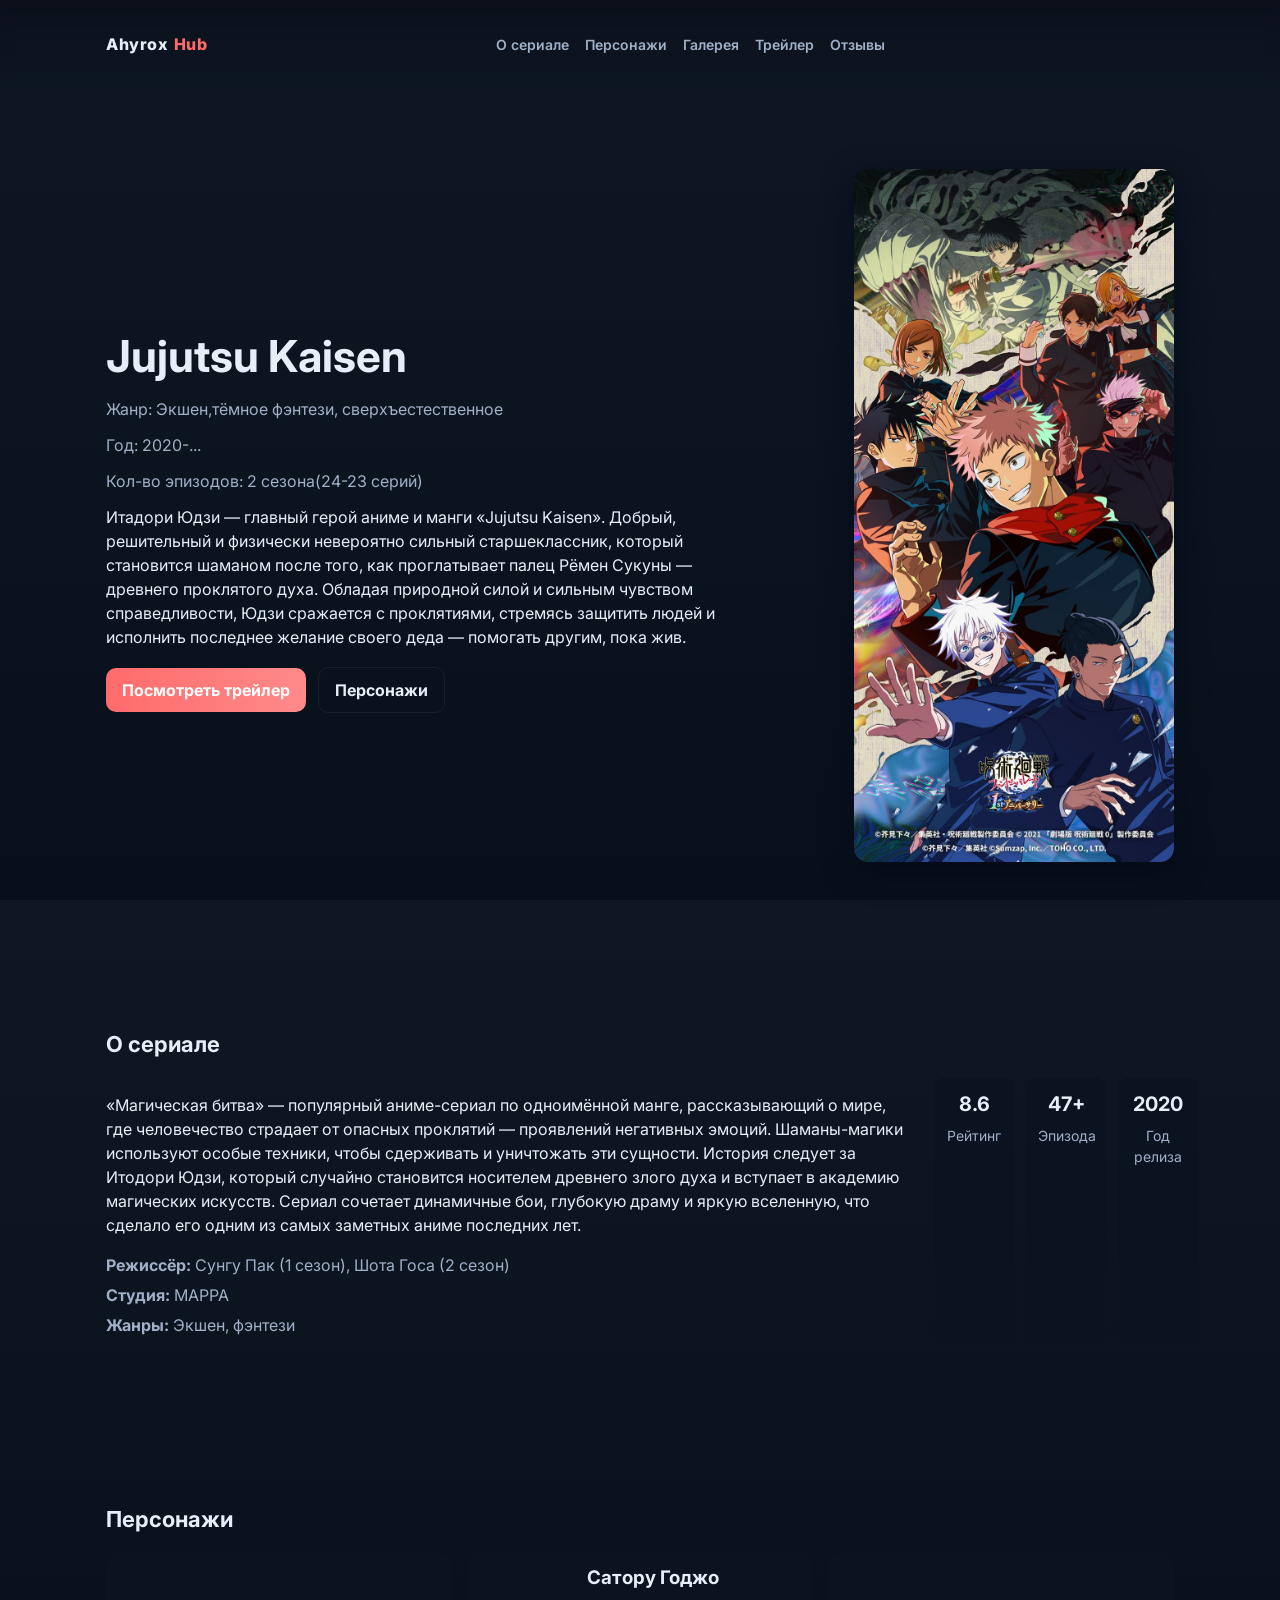
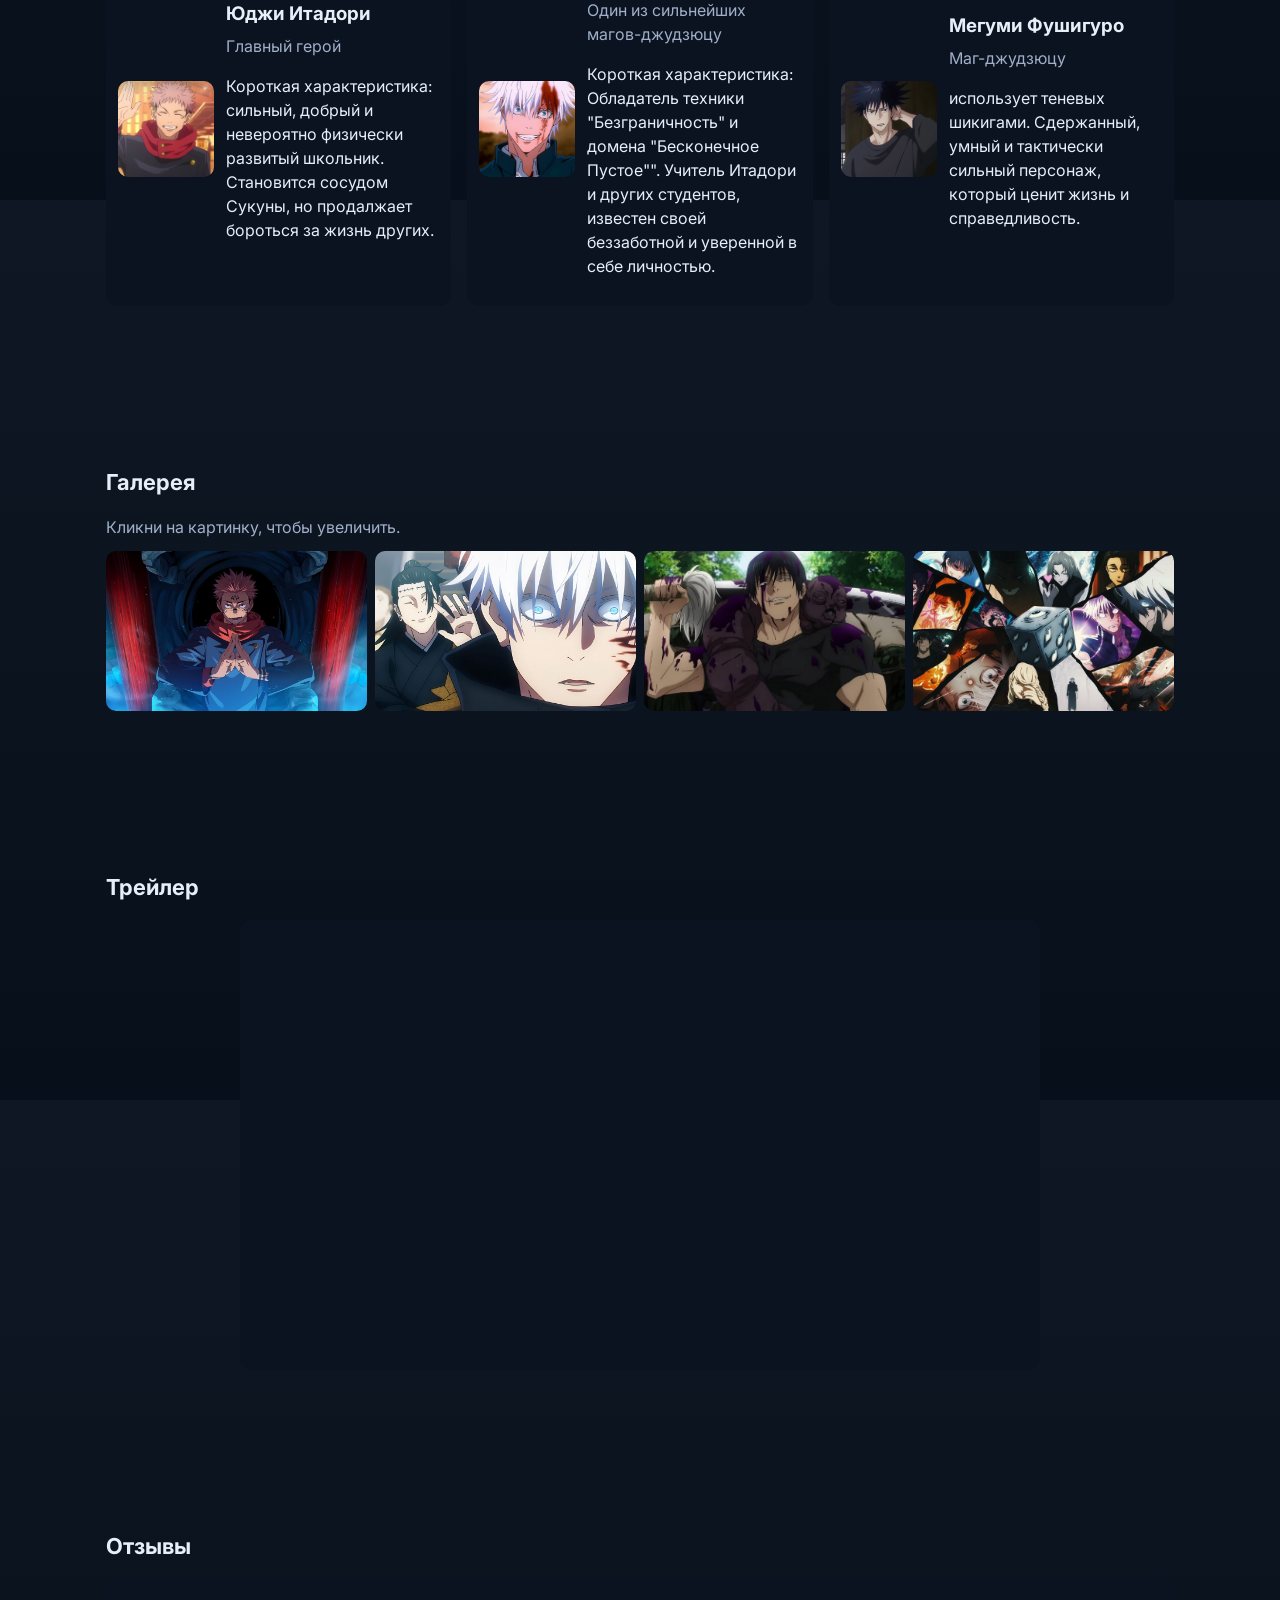
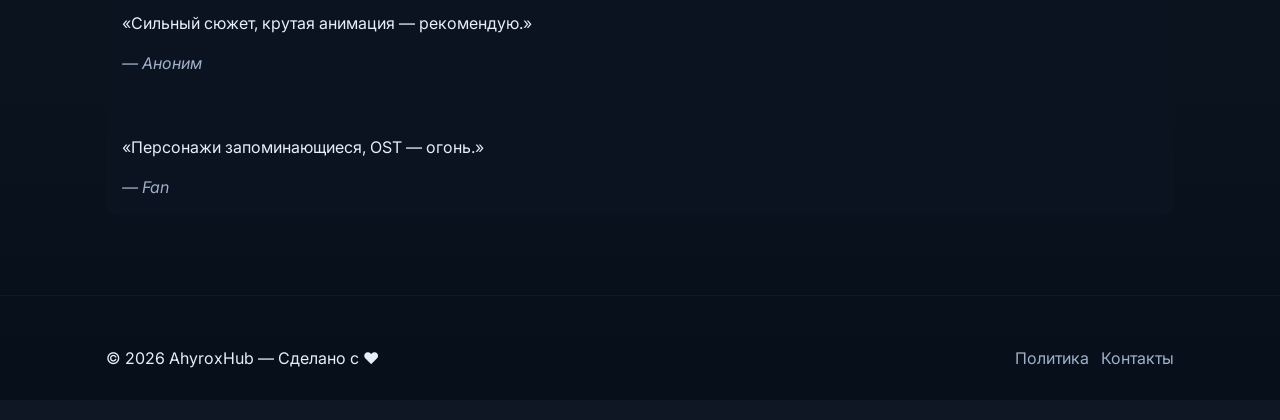
==== index.html @ b38faccb "jjkani" ====
<!doctype html>
<html lang="ru">
<head>
  <meta charset="utf-8" />
  <meta name="viewport" content="width=device-width,initial-scale=1" />
  <title>Jujutsu Kaisen</title>
  <meta name="description" content="Итадори Юдзи — главный герой аниме и манги «Jujutsu Kaisen».
   Добрый, решительный и физически невероятно сильный старшеклассник, который становится шаманом после того, как проглатывает палец Рёмен Сукуны — древнего проклятого духа. 
   Обладая природной силой и сильным чувством справедливости, Юдзи сражается с проклятиями, стремясь защитить людей и исполнить последнее желание своего деда — помогать другим, пока жив." />

  <!-- Google Font  -->
  <link href="https://fonts.googleapis.com/css2?family=Inter:wght@300;400;600;800&display=swap" rel="stylesheet">

  <link rel="stylesheet" href="style.css">
</head>
<body>
  <header class="site-header">
    <div class="container header-inner">
      <a class="logo" href="#">Ahyrox<span>Hub</span></a>

      <nav class="main-nav" aria-label="Основная навигация">
        <a href="#about">О сериале</a>
        <a href="#characters">Персонажи</a>
        <a href="#gallery">Галерея</a>
        <a href="#trailer">Трейлер</a>
        <a href="#reviews">Отзывы</a>
      </nav>

      <div class="header-actions">
        <button class="burger" aria-label="Открыть меню" aria-expanded="false">
          <span></span><span></span><span></span>
        </button>
      </div>
    </div>
  </header>

  <main>
    <!-- Hero -->
    <section class="hero" id="home" style="--hero-bg: url('assets/hero.jpg')">
      <div class="container hero-inner">
        <div class="hero-text">
          <h1 id="anime-title">Jujutsu Kaisen</h1>
          <p class="subtitle">Жанр: Экшен,тёмное фэнтези, сверхъестественное 
           <p class="subtitle"> Год: 2020-...  </p>
            <p class="subtitle">Кол-во эпизодов: 2 сезона(24-23 серий)</p>
          <p class="lead">Итадори Юдзи — главный герой аниме и манги «Jujutsu Kaisen». 
            Добрый, решительный и физически невероятно сильный старшеклассник, который становится шаманом после того, как проглатывает палец Рёмен Сукуны — древнего проклятого духа.
             Обладая природной силой и сильным чувством справедливости, Юдзи сражается с проклятиями, стремясь защитить людей и исполнить последнее желание своего деда — помогать другим, пока жив.</p>

          <div class="hero-cta">
            <a class="btn" href="#trailer">Посмотреть трейлер</a>
            <a class="btn ghost" href="#characters">Персонажи</a>
          </div>
        </div>

        <div class="hero-card" aria-hidden="true">
            <img src="jujutsu.jpg" alt="Постер аниме" >
        </div>
      </div>
    </section>

    <!-- About -->
    <section class="section" id="about">
      <div class="container">
        <h2>О сериале</h2>
        <div class="about-grid">
          <div class="about-text">
            <p>
              «Магическая битва» — популярный аниме-сериал по одноимённой манге, рассказывающий о мире, где человечество страдает от опасных проклятий — проявлений негативных эмоций.
               Шаманы-магики используют особые техники, чтобы сдерживать и уничтожать эти сущности.
                История следует за Итодори Юдзи, который случайно становится носителем древнего злого духа и вступает в академию магических искусств. Сериал сочетает динамичные бои, глубокую драму и яркую вселенную, что сделало его одним из самых заметных аниме последних лет.
            </p>
            <ul class="meta-list">
              <li><strong>Режиссёр:</strong> Сунгу Пак (1 сезон), Шота Госа (2 сезон)</li>
              <li><strong>Студия:</strong> MAPPA</li>
              <li><strong>Жанры:</strong> Экшен, фэнтези</li>
            </ul>
          </div>
          <div class="about-quick">
            <div class="stat">
              <h3>8.6</h3>
              <p>Рейтинг</p>
            </div>
            <div class="stat">
              <h3>47+</h3>
              <p>Эпизода</p>
            </div>
            <div class="stat">
              <h3>2020</h3>
              <p>Год релиза</p>
            </div>
          </div>
        </div>
      </div>
    </section>

    <!-- Characters -->
    <section class="section" id="characters">
      <div class="container">
        <h2>Персонажи</h2>
        <div class="cards-grid">
          <!-- Персонаж 1 -->
          <article class="card">
              <img src="юдзи.jpg" alt="Имя персонажа 1" >
            <div class="card-body">
              <h3>Юджи Итадори</h3>
              <p class="role">Главный герой</p>
              <p>Короткая характеристика: сильный, добрый и невероятно физически развитый школьник. 
                Становится сосудом Сукуны, но продалжает бороться за жизнь других.
                <div class=""></div></p>
            </div>
          </article>

          <!-- Персонаж 2 -->
          <article class="card">
              <img src="gojo.png" alt="Имя персонажа 2">
            <div class="card-body">
              <h3>Сатору Годжо</h3>
              <p class="role">Один из сильнейших магов-джудзюцу</p>
              <p>Короткая характеристика: Обладатель техники "Безграничность" и домена "Бесконечное Пустое"". 
                Учитель Итадори и других студентов, известен своей беззаботной и уверенной в себе личностью.
              </p>
            </div>
          </article>

          <!-- Персонаж 3 -->
          <article class="card">
              <img src="megumi.jpg" alt="Имя персонажа 3" >
            <div class="card-body">
              <h3>Мегуми Фушигуро</h3>
              <p class="role">Маг-джудзюцу</p>
              <p>использует теневых шикигами. 
                Сдержанный, умный и тактически сильный персонаж, который ценит жизнь и справедливость.
              </p>
            </div>
          </article>
        </div>
      </div>
    </section>

    <!-- Gallery -->
    <section class="section" id="gallery">
      <div class="container">
        <h2>Галерея</h2>
        <p class="muted">Кликни на картинку, чтобы увеличить.</p>
        <div class="gallery-grid">
          <img class="gallery-item" src="jjk11.jpg" alt="Сцена 1">
            <img class="gallery-item" src="jjk2.jpg" >
            <img class="gallery-item" src="jjk3.jpg" >
            <img class="gallery-item" src="jjk4.jpg" >
        </div>
      </div>
    </section>

    <!-- Trailer -->
    <section class="section" id="trailer">
      <div class="container">
        <h2>Трейлер</h2>
        <div class="video-wrap">
          <iframe width="100%" height="400" src="https://www.youtube.com/embed/QpRd-GP1K3Y?si=TSrQhgMs10Zmr5wp" 
          title="YouTube video player" frameborder="0" allow="accelerometer; autoplay; clipboard-write;
           encrypted-media; gyroscope; picture-in-picture; web-share" referrerpolicy="strict-origin-when-cross-origin"
            allowfullscreen></iframe>
        </div>
      </div>
    </section>

    <!-- Reviews -->
    <section class="section" id="reviews">
      <div class="container">
        <h2>Отзывы</h2>
        <div class="reviews-grid">
          <blockquote class="review">
            <p>«Сильный сюжет, крутая анимация — рекомендую.»</p>
            <cite>— Аноним</cite>
          </blockquote>

          <blockquote class="review">
            <p>«Персонажи запоминающиеся, OST — огонь.»</p>
            <cite>— Fan</cite>
          </blockquote>
        </div>
      </div>
    </section>
  </main>

  <footer class="site-footer">
    <div class="container footer-inner">
      <div>© <span id="year"></span> AhyroxHub — Сделано с ❤️</div>
      <div class="footer-links">
        <a href="#">Политика</a>
        <a href="#">Контакты</a>
      </div>
    </div>
  </footer>

  <!-- Лайтбокс модал -->
  <div id="lightbox" class="lightbox" aria-hidden="true" role="dialog">
    <button class="lightbox-close" aria-label="Закрыть">✕</button>
    <img class="lightbox-image" alt="">
  </div>

  <script src="script.js"></script>
</body>
</html>
---- style.css ----
/* style.css — адаптивный modern дизайн */
/* Mobile-first */
:root{
  --bg: #0f1724;
  --card: #0b1220;
  --text: #e6eef8;
  --muted: #9fb0c8;
  --accent: #ff6b6b;
  --glass: rgba(255,255,255,0.04);

  --radius: 12px;
  --container: 1100px;
  --transition: 300ms;
}

*{box-sizing:border-box}
html,body{height:100%}
body{
  margin:0;
  font-family: 'Inter', system-ui, -apple-system, "Segoe UI", Roboto, "Helvetica Neue", Arial;
  background: linear-gradient(180deg, var(--bg) 0%, #07101a 100%);
  color:var(--text);
  -webkit-font-smoothing:antialiased;
  -moz-osx-font-smoothing:grayscale;
  line-height:1.5;
  font-size:16px;
}

/* Container */
.container{
  width:calc(100% - 32px);
  max-width:var(--container);
  margin:0 auto;
  padding:32px 16px;
}

/* Header */
.site-header{
  position:sticky;
  top:0;
  z-index:60;
  backdrop-filter: blur(6px);
  background: linear-gradient(180deg, rgba(0,0,0,0.25), transparent);
  border-bottom:1px solid rgba(255,255,255,0.03);
}
.header-inner{
  display:flex;
  gap:16px;
  align-items:center;
  justify-content:space-between;
}
.logo{font-weight:800; letter-spacing:0.6px; text-decoration:none; color:var(--text)}
.logo span{color:var(--accent); margin-left:6px}

/* Nav */
.main-nav{display:none}
.main-nav a{color:var(--muted); text-decoration:none; margin:0 8px; font-weight:600; font-size:14px}
.header-actions{display:flex; gap:8px; align-items:center}
#themeToggle{background:transparent;border:1px solid transparent;padding:8px;border-radius:8px;cursor:pointer;font-size:18px}
.burger{display:inline-flex; gap:4px; width:40px; height:40px; background:var(--glass); border-radius:10px; border:none; cursor:pointer}
.burger span{display:block; height:2px; background:var(--text); border-radius:2px; margin:6px 8px}

/* Hero */
.hero{
  padding:48px 0;
  background-size:cover;
  background-position:center;
  position:relative;
  overflow:hidden;
}
.hero-inner{display:flex; gap:24px; align-items:center; justify-content:space-between; flex-wrap:wrap}
.hero-text{flex:1; min-width:260px; max-width:640px}
#anime-title{font-size:clamp(28px,5vw,44px); margin:0 0 8px}
.subtitle{color:var(--muted); margin:0 0 12px}
.lead{margin:0 0 18px; color:var(--text)}
.hero-cta .btn{display:inline-block; padding:10px 16px; border-radius:10px; text-decoration:none; background:linear-gradient(90deg,var(--accent),#ff8a8a); color:white; font-weight:700; margin-right:8px}
.btn.ghost{background:transparent; border:1px solid rgba(255,255,255,0.06); color:var(--text)}

.hero-card img{width:220px; border-radius:14px; box-shadow: 0 10px 30px rgba(2,6,23,0.6)}

/* Sections */
.section{padding:48px 0}
.section h2{margin:0 0 16px; font-size:22px}
.muted{color:var(--muted); margin-bottom:12px}

/* About grid */
.about-grid{display:grid; grid-template-columns:1fr; gap:20px}
.meta-list{list-style:none; padding:0; margin:12px 0 0; color:var(--muted)}
.meta-list li{margin:6px 0}

/* Quick stats */
.about-quick{display:flex; gap:12px; justify-content:space-between}
.stat{background:var(--card); padding:12px; border-radius:12px; text-align:center; min-width:80px}
.stat h3{margin:0; font-size:20px}
.stat p{margin:6px 0 0; color:var(--muted); font-size:14px}

/* Cards grid */
.cards-grid{display:grid; grid-template-columns:1fr; gap:16px}
.card{background:var(--card); border-radius:12px; overflow:hidden; display:flex; gap:12px; align-items:center; padding:12px}
.card img{width:96px; height:96px; object-fit:cover; border-radius:10px; flex-shrink:0}
.card-body h3{margin:0 0 6px}
.card-body .role{color:var(--muted); margin:0 0 8px}

/* Gallery */
.gallery-grid{display:grid; grid-template-columns:repeat(2,1fr); gap:8px}
.gallery-item{width:100%; height:160px; object-fit:cover; border-radius:10px; cursor:pointer; display:block; transition:transform var(--transition)}
.gallery-item:hover{transform:scale(1.03)}

/* Video */
.video-wrap{
  background:var(--card); 
  border-radius:12px; 
  padding:8px;
  position:relative;
  width:100%;
  max-width:800px;
  margin:0 auto;
  aspect-ratio:16/9;
  overflow:hidden;
}
.video-wrap iframe{
  position:absolute;
  top:0;
  left:0;
  width:100%;
  height:100%;
  border:none;
}

/* Reviews */
.reviews-grid{display:grid; gap:12px}
.review{background:var(--card); padding:16px; border-radius:12px; margin:0}
.review cite{display:block; margin-top:8px; color:var(--muted)}

/* Footer */
.site-footer{padding:18px 0; border-top:1px solid rgba(255,255,255,0.03)}
.footer-inner{display:flex; justify-content:space-between; align-items:center; gap:12px; flex-wrap:wrap}
.footer-links a{color:var(--muted); margin-left:8px; text-decoration:none}

/* Lightbox */
.lightbox{position:fixed; inset:0; display:none; align-items:center; justify-content:center; background:rgba(2,6,23,0.7); z-index:200}
.lightbox.open{display:flex}
.lightbox-image{max-width:95%; max-height:85%; border-radius:10px}
.lightbox-close{position:absolute; top:20px; right:20px; background:transparent; color:white; border:none; font-size:22px; cursor:pointer}

/* Responsive larger screens */
@media(min-width:760px){
  .main-nav{display:flex; align-items:center}
  .burger{display:none}
  .about-grid{grid-template-columns:1fr 240px}
  .cards-grid{grid-template-columns:repeat(3,1fr)}
  .gallery-grid{grid-template-columns:repeat(4,1fr)}
  .hero-card img{width:320px}
}

@media(prefers-reduced-motion:reduce){
  *{transition:none!important}
}
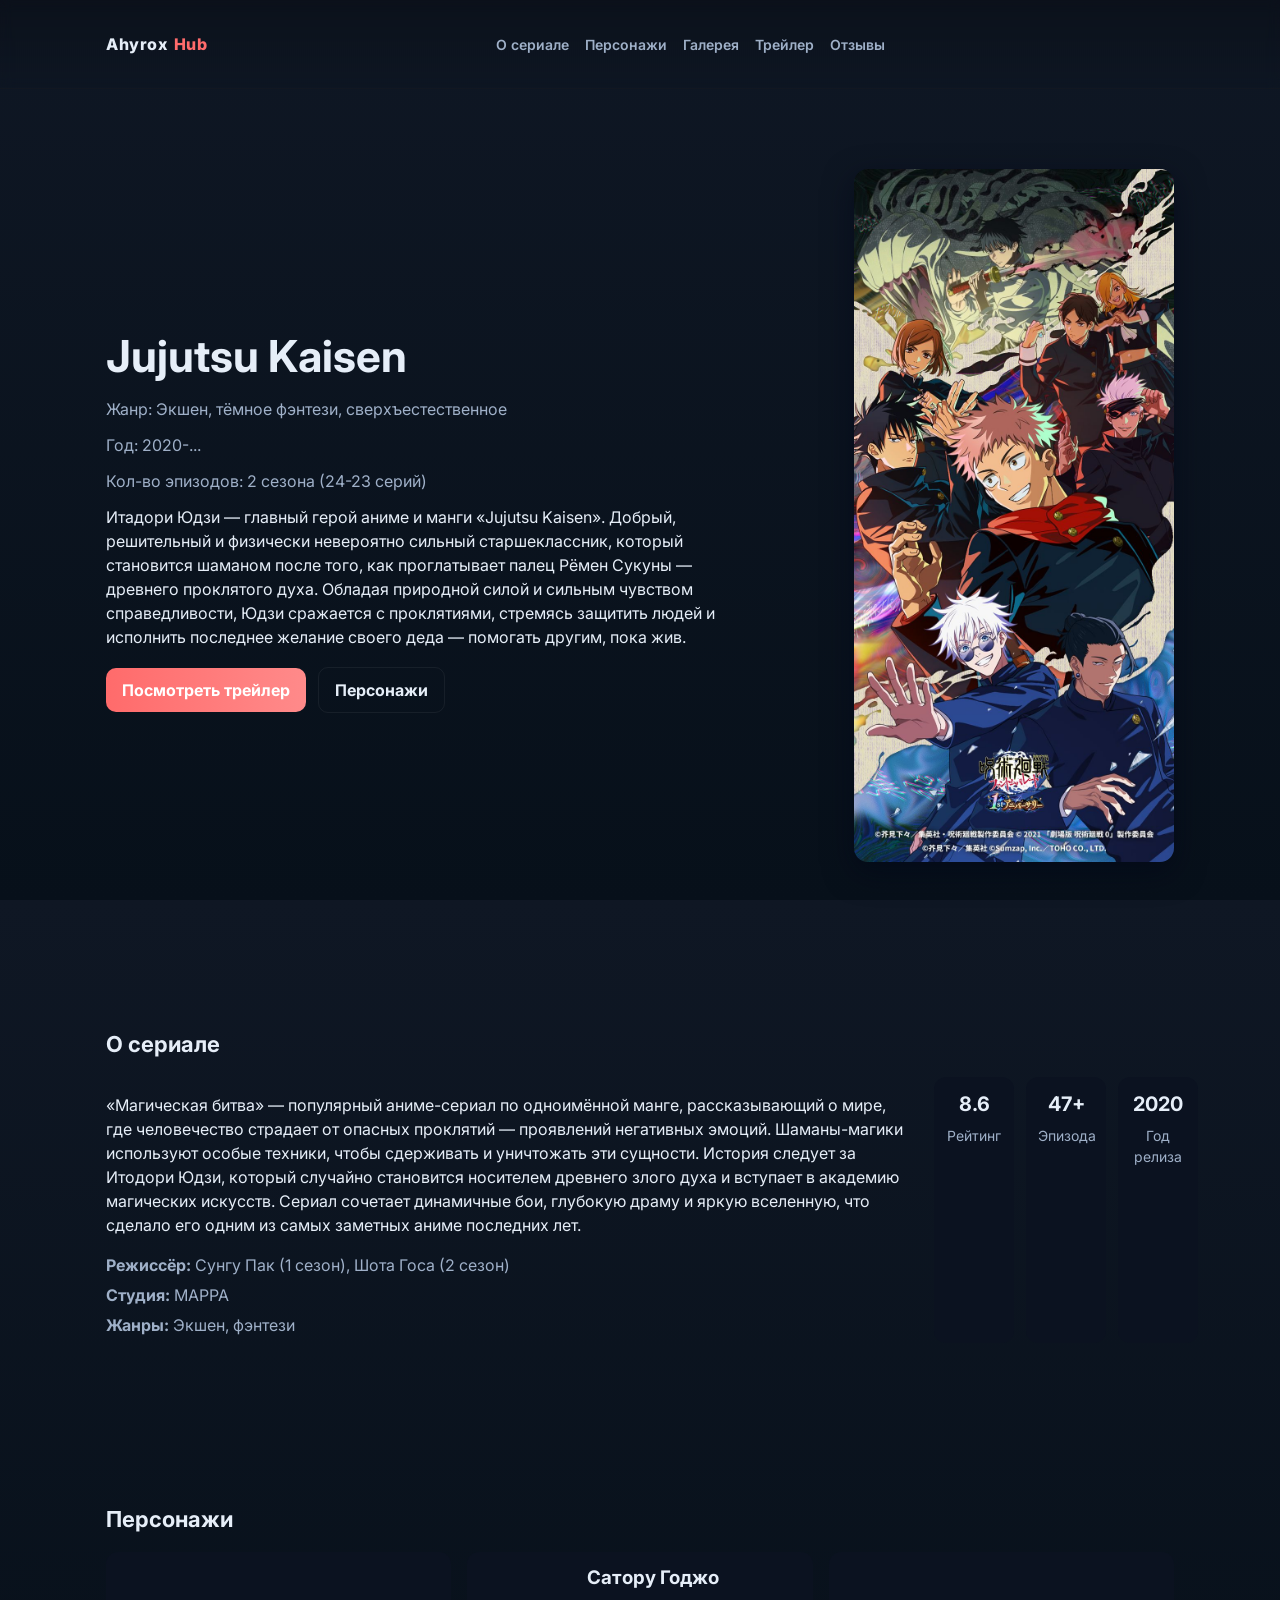
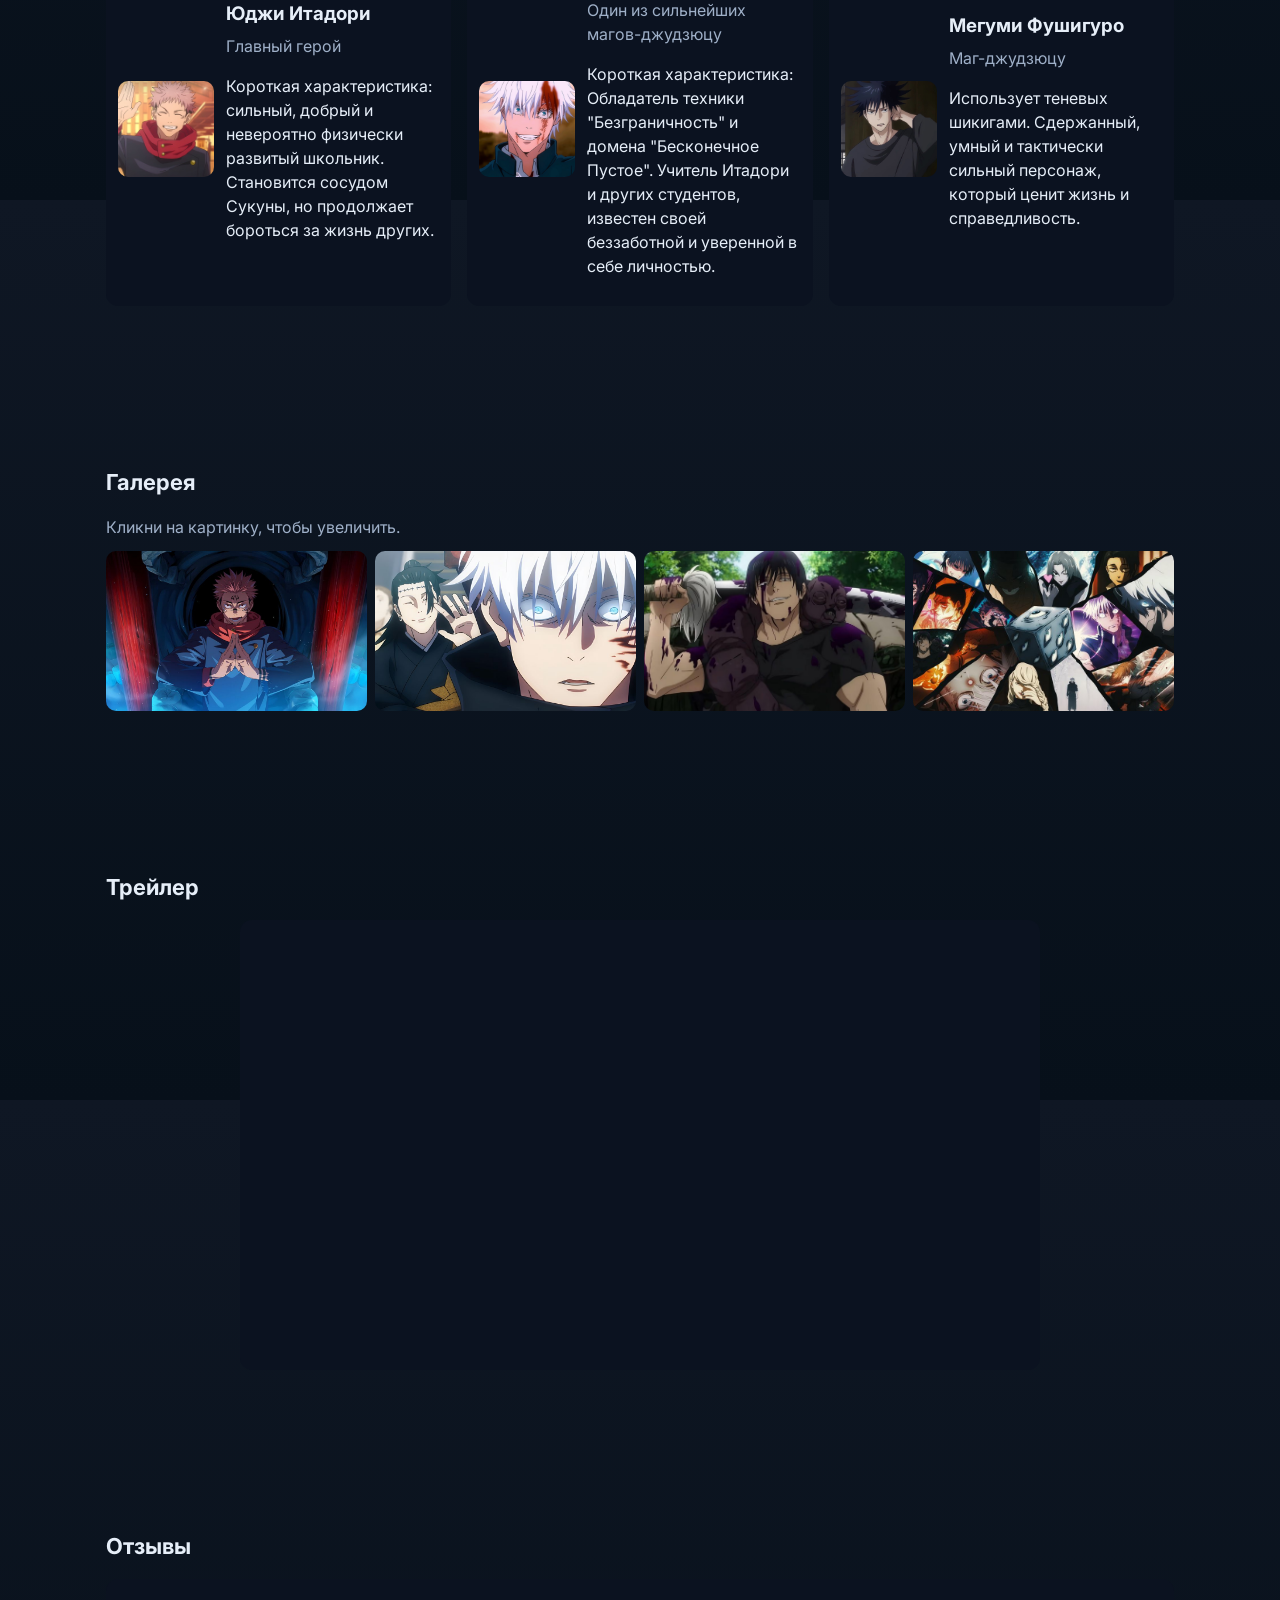
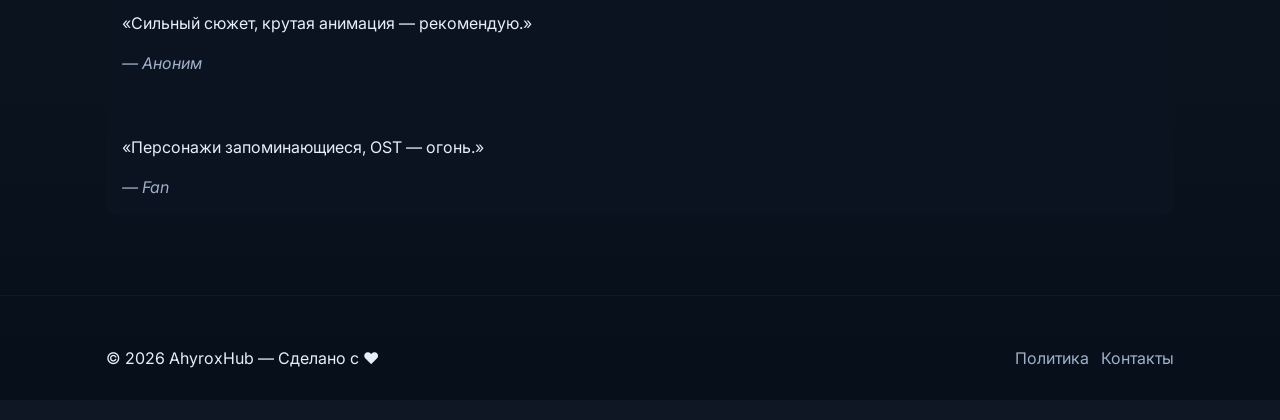
==== commit 220b5a75: "fix index file" ====
--- a/index.html
+++ b/index.html
@@ -1,30 +1,32 @@
-<!doctype html>
-<html lang="ru">
-<head>
-  <meta charset="utf-8" />
-  <meta name="viewport" content="width=device-width,initial-scale=1" />
-  <title>Jujutsu Kaisen</title>
-  <meta name="description" content="Итадори Юдзи — главный герой аниме и манги «Jujutsu Kaisen».
-   Добрый, решительный и физически невероятно сильный старшеклассник, который становится шаманом после того, как проглатывает палец Рёмен Сукуны — древнего проклятого духа. 
-   Обладая природной силой и сильным чувством справедливости, Юдзи сражается с проклятиями, стремясь защитить людей и исполнить последнее желание своего деда — помогать другим, пока жив." />
 
-  <!-- Google Font  -->
-  <link href="https://fonts.googleapis.com/css2?family=Inter:wght@300;400;600;800&display=swap" rel="stylesheet">
+      <!doctype html>
+      <html lang="ru">
+      <head>
+        <meta charset="utf-8" />
+        <meta name="viewport" content="width=device-width,initial-scale=1" />
+        <title>Jujutsu Kaisen</title>
+        <meta name="description" content="Итадори Юдзи — главный герой аниме и манги «Jujutsu Kaisen».
+         Добрый, решительный и физически невероятно сильный старшеклассник, который становится шаманом после того, как проглатывает палец Рёмен Сукуны — древнего проклятого духа. 
+         Обладая природной силой и сильным чувством справедливости, Юдзи сражается с проклятиями, стремясь защитить людей и исполнить последнее желание своего деда — помогать другим, пока жив." />
 
-  <link rel="stylesheet" href="style.css">
-</head>
-<body>
-  <header class="site-header">
-    <div class="container header-inner">
-      <a class="logo" href="#">Ahyrox<span>Hub</span></a>
+        <!-- Google Font  -->
+        <link href="https://fonts.googleapis.com/css2?family=Inter:wght@300;400;600;800&display=swap" rel="stylesheet">
 
-      <nav class="main-nav" aria-label="Основная навигация">
+        <link rel="stylesheet" href="style.css">
+      </head>
+      <body>
+        <header class="site-header">
+          <div class="container header-inner">
+            <a class="logo" href="#">Ahyrox<span>Hub</span></a>
+
+            <nav class="main-nav" aria-label="Основная навигация">
         <a href="#about">О сериале</a>
         <a href="#characters">Персонажи</a>
         <a href="#gallery">Галерея</a>
         <a href="#trailer">Трейлер</a>
         <a href="#reviews">Отзывы</a>
       </nav>
+
 
       <div class="header-actions">
         <button class="burger" aria-label="Открыть меню" aria-expanded="false">
@@ -40,12 +42,10 @@
       <div class="container hero-inner">
         <div class="hero-text">
           <h1 id="anime-title">Jujutsu Kaisen</h1>
-          <p class="subtitle">Жанр: Экшен,тёмное фэнтези, сверхъестественное 
-           <p class="subtitle"> Год: 2020-...  </p>
-            <p class="subtitle">Кол-во эпизодов: 2 сезона(24-23 серий)</p>
-          <p class="lead">Итадори Юдзи — главный герой аниме и манги «Jujutsu Kaisen». 
-            Добрый, решительный и физически невероятно сильный старшеклассник, который становится шаманом после того, как проглатывает палец Рёмен Сукуны — древнего проклятого духа.
-             Обладая природной силой и сильным чувством справедливости, Юдзи сражается с проклятиями, стремясь защитить людей и исполнить последнее желание своего деда — помогать другим, пока жив.</p>
+          <p class="subtitle">Жанр: Экшен, тёмное фэнтези, сверхъестественное</p>
+          <p class="subtitle">Год: 2020-...</p>
+          <p class="subtitle">Кол-во эпизодов: 2 сезона (24-23 серий)</p>
+          <p class="lead">Итадори Юдзи — главный герой аниме и манги «Jujutsu Kaisen». Добрый, решительный и физически невероятно сильный старшеклассник, который становится шаманом после того, как проглатывает палец Рёмен Сукуны — древнего проклятого духа. Обладая природной силой и сильным чувством справедливости, Юдзи сражается с проклятиями, стремясь защитить людей и исполнить последнее желание своего деда — помогать другим, пока жив.</p>
 
           <div class="hero-cta">
             <a class="btn" href="#trailer">Посмотреть трейлер</a>
@@ -66,9 +66,7 @@
         <div class="about-grid">
           <div class="about-text">
             <p>
-              «Магическая битва» — популярный аниме-сериал по одноимённой манге, рассказывающий о мире, где человечество страдает от опасных проклятий — проявлений негативных эмоций.
-               Шаманы-магики используют особые техники, чтобы сдерживать и уничтожать эти сущности.
-                История следует за Итодори Юдзи, который случайно становится носителем древнего злого духа и вступает в академию магических искусств. Сериал сочетает динамичные бои, глубокую драму и яркую вселенную, что сделало его одним из самых заметных аниме последних лет.
+              «Магическая битва» — популярный аниме-сериал по одноимённой манге, рассказывающий о мире, где человечество страдает от опасных проклятий — проявлений негативных эмоций. Шаманы-магики используют особые техники, чтобы сдерживать и уничтожать эти сущности. История следует за Итодори Юдзи, который случайно становится носителем древнего злого духа и вступает в академию магических искусств. Сериал сочетает динамичные бои, глубокую драму и яркую вселенную, что сделало его одним из самых заметных аниме последних лет.
             </p>
             <ul class="meta-list">
               <li><strong>Режиссёр:</strong> Сунгу Пак (1 сезон), Шота Госа (2 сезон)</li>
@@ -105,9 +103,7 @@
             <div class="card-body">
               <h3>Юджи Итадори</h3>
               <p class="role">Главный герой</p>
-              <p>Короткая характеристика: сильный, добрый и невероятно физически развитый школьник. 
-                Становится сосудом Сукуны, но продалжает бороться за жизнь других.
-                <div class=""></div></p>
+              <p>Короткая характеристика: сильный, добрый и невероятно физически развитый школьник. Становится сосудом Сукуны, но продолжает бороться за жизнь других.</p>
             </div>
           </article>
 
@@ -117,9 +113,7 @@
             <div class="card-body">
               <h3>Сатору Годжо</h3>
               <p class="role">Один из сильнейших магов-джудзюцу</p>
-              <p>Короткая характеристика: Обладатель техники "Безграничность" и домена "Бесконечное Пустое"". 
-                Учитель Итадори и других студентов, известен своей беззаботной и уверенной в себе личностью.
-              </p>
+              <p>Короткая характеристика: Обладатель техники "Безграничность" и домена "Бесконечное Пустое". Учитель Итадори и других студентов, известен своей беззаботной и уверенной в себе личностью.</p>
             </div>
           </article>
 
@@ -129,9 +123,7 @@
             <div class="card-body">
               <h3>Мегуми Фушигуро</h3>
               <p class="role">Маг-джудзюцу</p>
-              <p>использует теневых шикигами. 
-                Сдержанный, умный и тактически сильный персонаж, который ценит жизнь и справедливость.
-              </p>
+              <p>Использует теневых шикигами. Сдержанный, умный и тактически сильный персонаж, который ценит жизнь и справедливость.</p>
             </div>
           </article>
         </div>
@@ -145,9 +137,9 @@
         <p class="muted">Кликни на картинку, чтобы увеличить.</p>
         <div class="gallery-grid">
           <img class="gallery-item" src="jjk11.jpg" alt="Сцена 1">
-            <img class="gallery-item" src="jjk2.jpg" >
-            <img class="gallery-item" src="jjk3.jpg" >
-            <img class="gallery-item" src="jjk4.jpg" >
+          <img class="gallery-item" src="jjk2.jpg" >
+          <img class="gallery-item" src="jjk3.jpg" >
+          <img class="gallery-item" src="jjk4.jpg" >
         </div>
       </div>
     </section>
@@ -158,9 +150,7 @@
         <h2>Трейлер</h2>
         <div class="video-wrap">
           <iframe width="100%" height="400" src="https://www.youtube.com/embed/QpRd-GP1K3Y?si=TSrQhgMs10Zmr5wp" 
-          title="YouTube video player" frameborder="0" allow="accelerometer; autoplay; clipboard-write;
-           encrypted-media; gyroscope; picture-in-picture; web-share" referrerpolicy="strict-origin-when-cross-origin"
-            allowfullscreen></iframe>
+          title="YouTube video player" frameborder="0" allow="accelerometer; autoplay; clipboard-write; encrypted-media; gyroscope; picture-in-picture; web-share" referrerpolicy="strict-origin-when-cross-origin" allowfullscreen></iframe>
         </div>
       </div>
     </section>
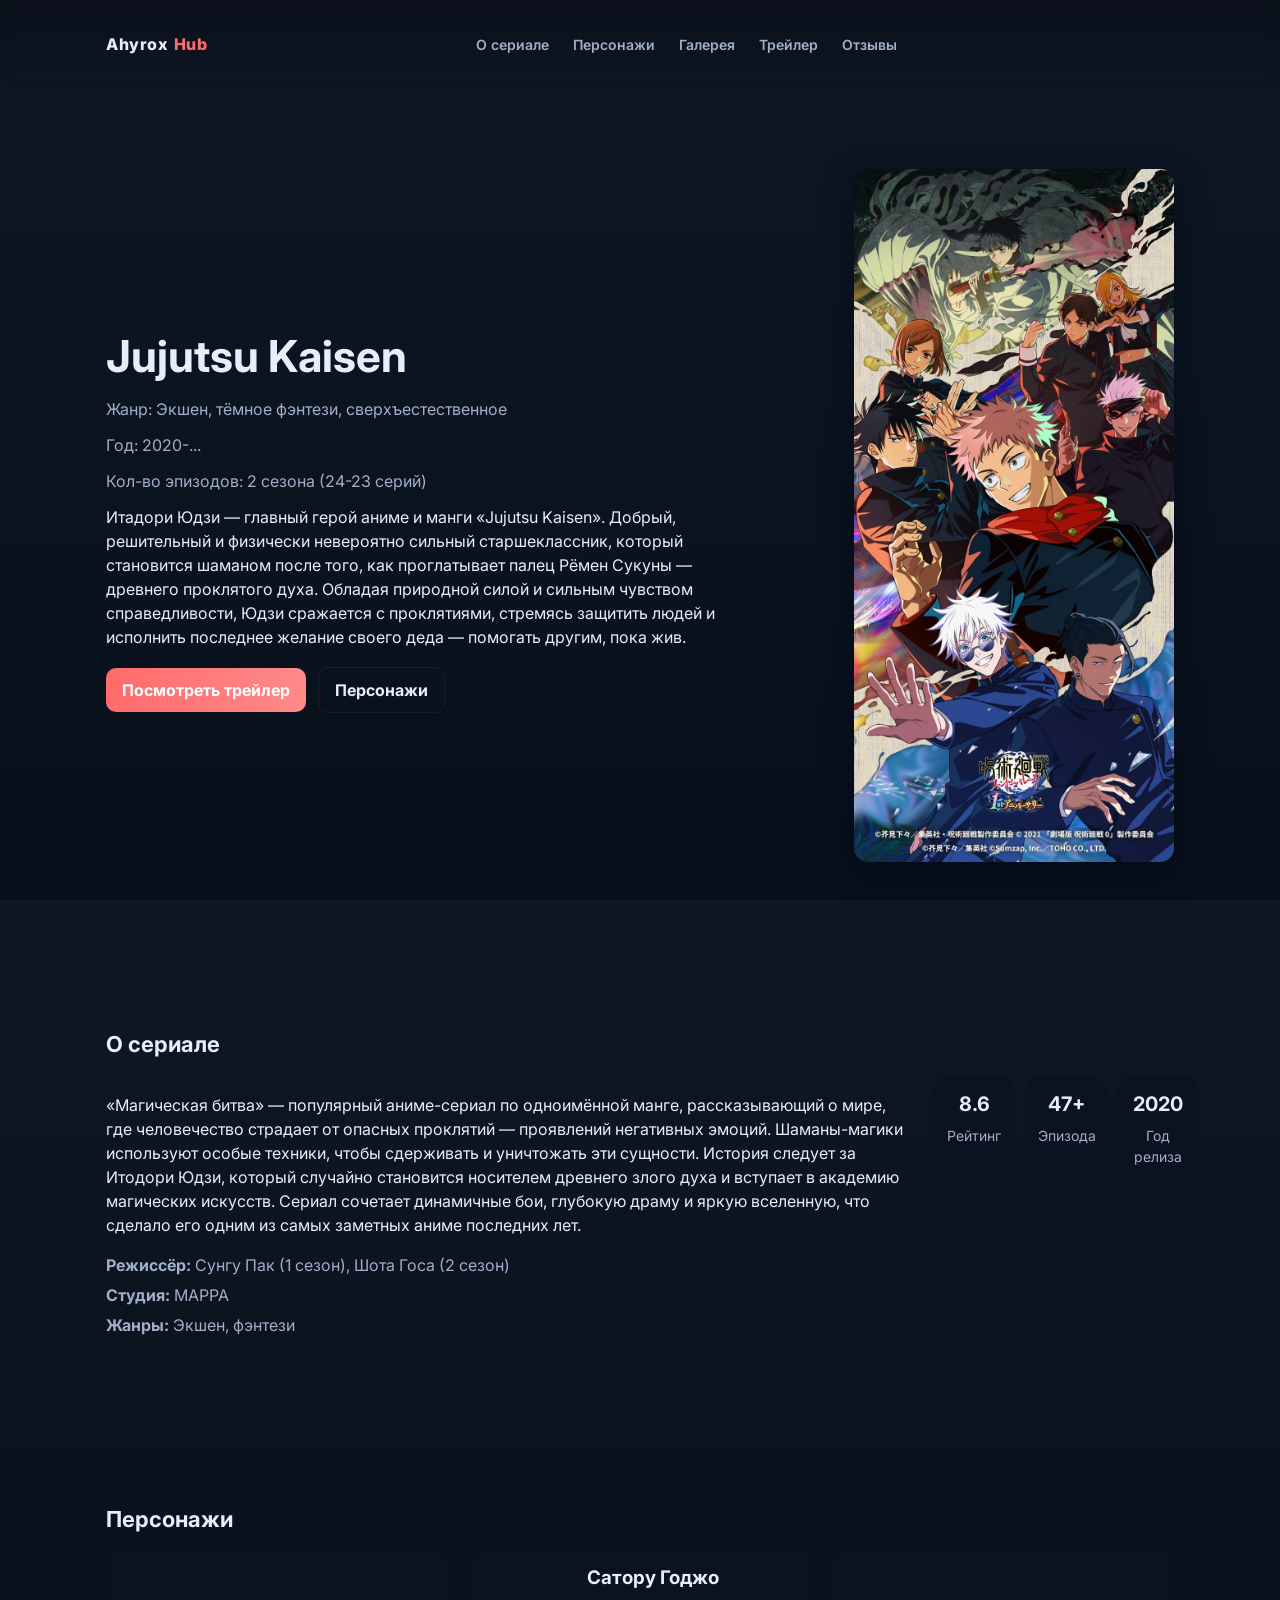
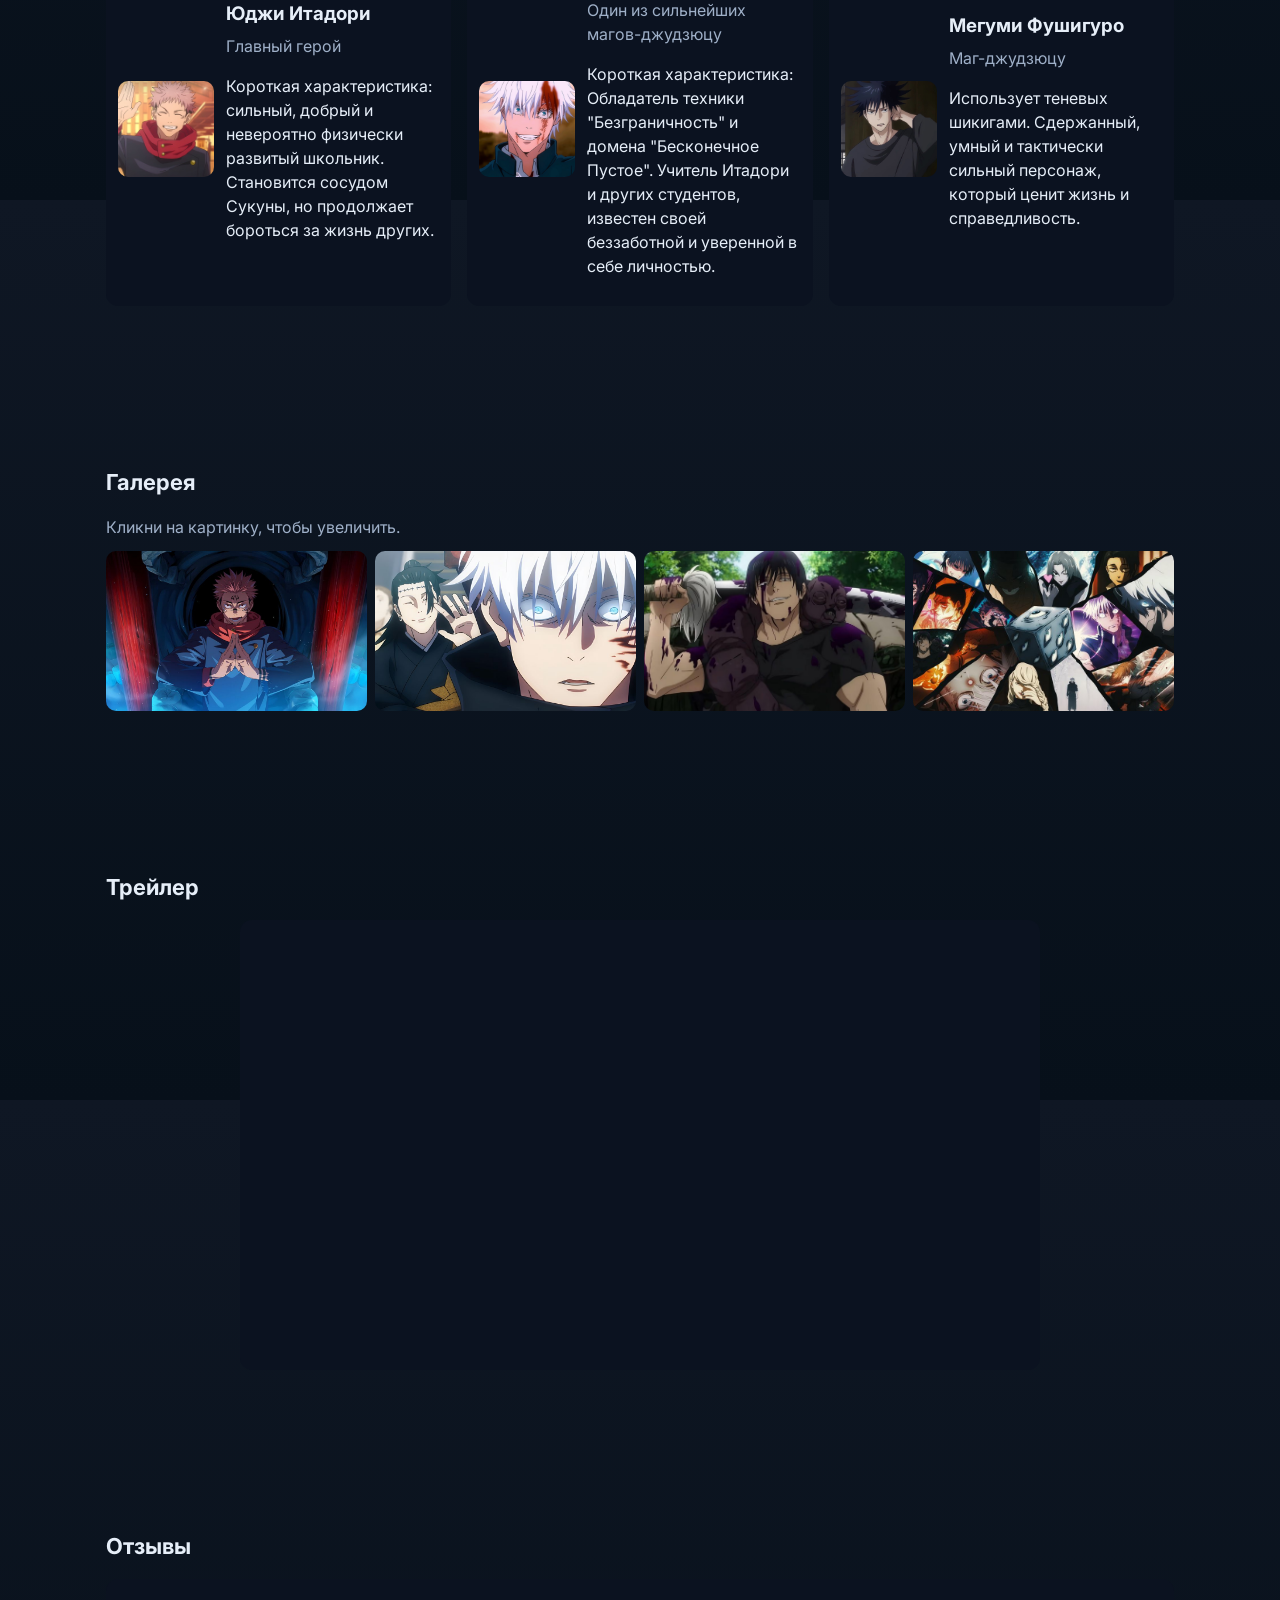
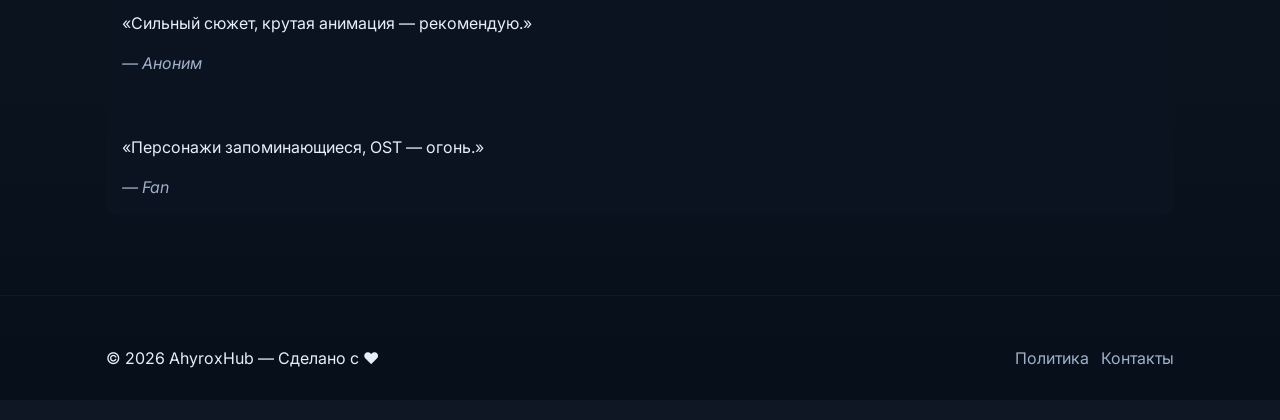
==== commit abbcbb74: "update site" ====
--- a/index.html
+++ b/index.html
@@ -17,9 +17,9 @@
       <body>
         <header class="site-header">
           <div class="container header-inner">
-            <a class="logo" href="#">Ahyrox<span>Hub</span></a>
+            <a class="logo" href="#home">Ahyrox<span>Hub</span></a>
 
-            <nav class="main-nav" aria-label="Основная навигация">
+            <nav id="mainNav" class="main-nav" aria-label="Основная навигация" aria-hidden="true">
         <a href="#about">О сериале</a>
         <a href="#characters">Персонажи</a>
         <a href="#gallery">Галерея</a>
@@ -178,8 +178,8 @@
     <div class="container footer-inner">
       <div>© <span id="year"></span> AhyroxHub — Сделано с ❤️</div>
       <div class="footer-links">
-        <a href="#">Политика</a>
-        <a href="#">Контакты</a>
+        <a href="#about">Политика</a>
+        <a href="#reviews">Контакты</a>
       </div>
     </div>
   </footer>
--- a/style.css
+++ b/style.css
@@ -53,8 +53,16 @@
 .logo span{color:var(--accent); margin-left:6px}
 
 /* Nav */
-.main-nav{display:none}
-.main-nav a{color:var(--muted); text-decoration:none; margin:0 8px; font-weight:600; font-size:14px}
+.main-nav{
+  display:none;
+  flex-direction:column;
+  gap:12px;
+  padding:16px 0;
+}
+.main-nav.open{
+  display:flex;
+}
+.main-nav a{color:var(--muted); text-decoration:none; margin:0 8px 0 0; font-weight:600; font-size:14px}
 .header-actions{display:flex; gap:8px; align-items:center}
 #themeToggle{background:transparent;border:1px solid transparent;padding:8px;border-radius:8px;cursor:pointer;font-size:18px}
 .burger{display:inline-flex; gap:4px; width:40px; height:40px; background:var(--glass); border-radius:10px; border:none; cursor:pointer}
@@ -145,7 +153,8 @@
 
 /* Responsive larger screens */
 @media(min-width:760px){
-  .main-nav{display:flex; align-items:center}
+  .main-nav{display:flex; align-items:center; flex-direction:row; gap:16px; padding:0}
+  .main-nav.open{display:flex}
   .burger{display:none}
   .about-grid{grid-template-columns:1fr 240px}
   .cards-grid{grid-template-columns:repeat(3,1fr)}
